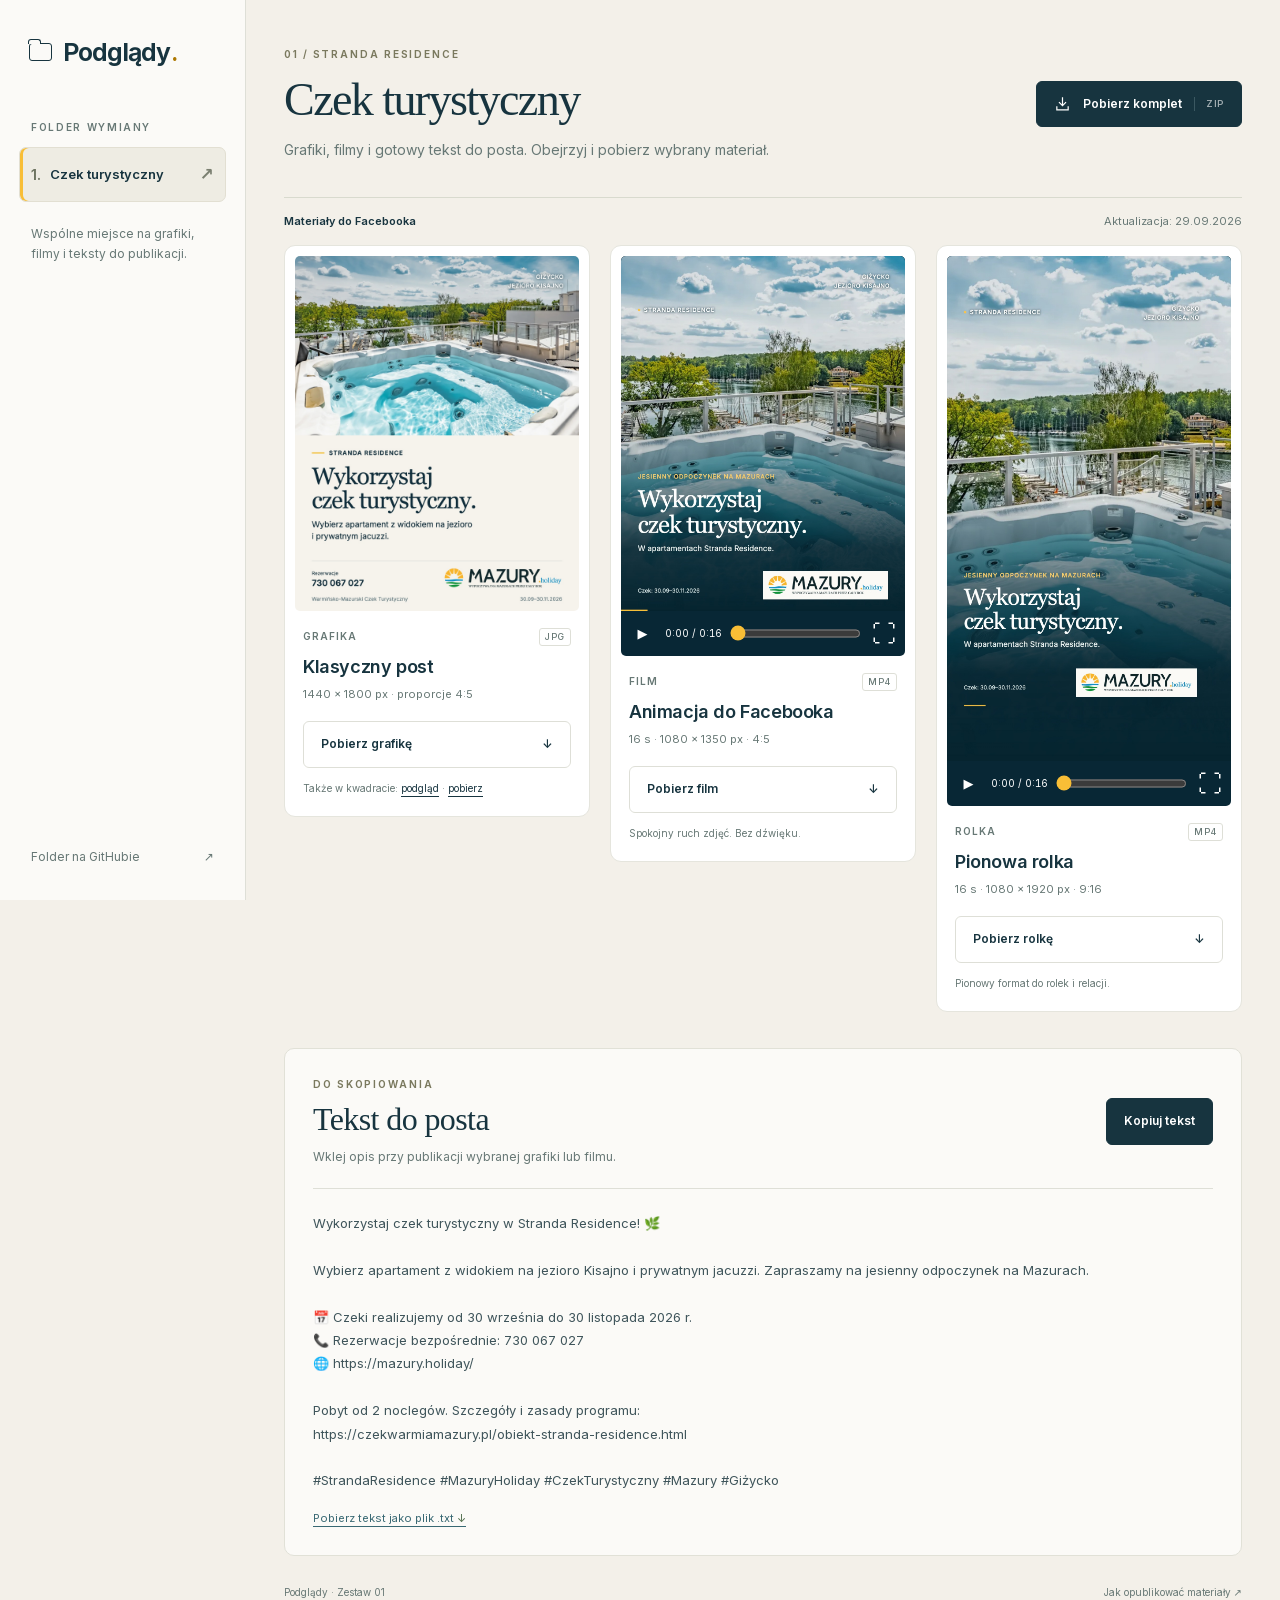
==== index.html @ 9ba95955 "Dodaj podglądy i zestaw 1: Czek turystyczny" ====
<!doctype html>
<html lang="pl">
<head>
  <meta charset="utf-8">
  <meta name="viewport" content="width=device-width, initial-scale=1">
  <meta name="robots" content="noindex, nofollow">
  <meta name="theme-color" content="#f3f0e9">
  <title>Podglądy — Czek turystyczny</title>
  <link rel="icon" href="favicon.svg" type="image/svg+xml">
  <link rel="stylesheet" href="style.css">
</head>
<body>
  <a class="skip" href="#1-czek-turystyczny">Przejdź do materiałów</a>
  <aside class="sidebar">
    <a class="brand" href="./" aria-label="Podglądy — strona główna"><span class="folder-icon" aria-hidden="true"></span>Podglądy<span class="brand-dot">.</span></a>
    <p class="nav-label">Folder wymiany</p>
    <nav aria-label="Zestawy materiałów">
      <a class="nav-item" href="#1-czek-turystyczny" aria-current="page"><span class="nav-number">1.</span><span>Czek turystyczny</span><span class="nav-arrow" aria-hidden="true">↗</span></a>
    </nav>
    <p class="sidebar-note">Wspólne miejsce na grafiki, filmy i teksty do publikacji.</p>
    <a class="repo-link" href="https://github.com/bohunek5/podglady" target="_blank" rel="noopener">Folder na GitHubie <span aria-hidden="true">↗</span></a>
  </aside>

  <main id="1-czek-turystyczny">
    <header class="page-header">
      <div>
        <p class="eyebrow">01 / Stranda Residence</p>
        <h1>Czek turystyczny</h1>
        <p class="lead">Grafiki, filmy i gotowy tekst do posta. Obejrzyj i pobierz wybrany materiał.</p>
      </div>
      <a class="button primary download-all" href="1-czek-turystyczny/CZEK_TURYSTYCZNY.zip" download><svg width="17" height="17" viewBox="0 0 24 24" fill="none" stroke="currentColor" stroke-width="1.7" aria-hidden="true"><path d="M12 3v12m-5-5 5 5 5-5M4 16v5h16v-5"/></svg>Pobierz komplet <span>ZIP</span></a>
    </header>

    <div class="section-bar"><span>Materiały do Facebooka</span><span>Aktualizacja: 29.09.2026</span></div>
    <div class="grid">
      <article class="card">
        <a class="image-link" href="1-czek-turystyczny/01_POST_FACEBOOK.jpg" target="_blank" rel="noopener" aria-label="Otwórz klasyczny post w pełnym rozmiarze"><img src="1-czek-turystyczny/01_POST_FACEBOOK.jpg" alt="Czek turystyczny w Stranda Residence — jacuzzi z widokiem na jezioro i logo w prawym dolnym rogu" width="1440" height="1800" fetchpriority="high"></a>
        <div class="card-body"><p class="asset-type">Grafika <span>JPG</span></p><h2>Klasyczny post</h2><p class="meta">1440 × 1800 px · proporcje 4:5</p><a class="button secondary" href="1-czek-turystyczny/01_POST_FACEBOOK.jpg" download>Pobierz grafikę <span aria-hidden="true">↓</span></a><p class="extra">Także w kwadracie: <a href="1-czek-turystyczny/04_POST_KWADRAT.jpg" target="_blank" rel="noopener">podgląd</a> · <a href="1-czek-turystyczny/04_POST_KWADRAT.jpg" download>pobierz</a></p></div>
      </article>
      <article class="card">
        <video controls playsinline preload="metadata" poster="1-czek-turystyczny/podglad-filmu.jpg" width="1080" height="1350" aria-label="Animacja do Facebooka — 16 sekund"><source src="1-czek-turystyczny/02_FILM_FACEBOOK.mp4" type="video/mp4">Przeglądarka nie odtwarza filmu. Pobierz go poniżej.</video>
        <div class="card-body"><p class="asset-type">Film <span>MP4</span></p><h2>Animacja do Facebooka</h2><p class="meta">16 s · 1080 × 1350 px · 4:5</p><a class="button secondary" href="1-czek-turystyczny/02_FILM_FACEBOOK.mp4" download>Pobierz film <span aria-hidden="true">↓</span></a><p class="extra">Spokojny ruch zdjęć. Bez dźwięku.</p></div>
      </article>
      <article class="card">
        <video controls playsinline preload="metadata" poster="1-czek-turystyczny/podglad-rolki.jpg" width="1080" height="1920" aria-label="Pionowa rolka — 16 sekund"><source src="1-czek-turystyczny/03_ROLKA_PIONOWA.mp4" type="video/mp4">Przeglądarka nie odtwarza filmu. Pobierz go poniżej.</video>
        <div class="card-body"><p class="asset-type">Rolka <span>MP4</span></p><h2>Pionowa rolka</h2><p class="meta">16 s · 1080 × 1920 px · 9:16</p><a class="button secondary" href="1-czek-turystyczny/03_ROLKA_PIONOWA.mp4" download>Pobierz rolkę <span aria-hidden="true">↓</span></a><p class="extra">Pionowy format do rolek i relacji.</p></div>
      </article>
    </div>

    <section class="copy-section" aria-labelledby="copy-title">
      <div class="copy-heading"><div><p class="eyebrow">Do skopiowania</p><h2 id="copy-title">Tekst do posta</h2><p>Wklej opis przy publikacji wybranej grafiki lub filmu.</p></div><button class="button primary" id="copy-button" type="button">Kopiuj tekst</button></div>
      <pre id="post-copy">Wykorzystaj czek turystyczny w Stranda Residence! 🌿

Wybierz apartament z widokiem na jezioro Kisajno i prywatnym jacuzzi. Zapraszamy na jesienny odpoczynek na Mazurach.

📅 Czeki realizujemy od 30 września do 30 listopada 2026 r.
📞 Rezerwacje bezpośrednie: 730 067 027
🌐 https://mazury.holiday/

Pobyt od 2 noclegów. Szczegóły i zasady programu:
https://czekwarmiamazury.pl/obiekt-stranda-residence.html

#StrandaResidence #MazuryHoliday #CzekTurystyczny #Mazury #Giżycko</pre>
      <div class="copy-footer"><a href="1-czek-turystyczny/TEKST_POSTA.txt" download>Pobierz tekst jako plik .txt <span aria-hidden="true">↓</span></a><span id="copy-status" role="status" aria-live="polite"></span></div>
    </section>
    <footer class="page-footer"><span>Podglądy · Zestaw 01</span><a href="1-czek-turystyczny/JAK_OPUBLIKOWAC.txt" target="_blank" rel="noopener">Jak opublikować materiały <span aria-hidden="true">↗</span></a></footer>
  </main>
  <script src="app.js"></script>
</body>
</html>
---- style.css ----
@font-face{font-family:Inter;src:url(fonts/inter-ext.woff2) format('woff2');font-weight:100 900;font-display:swap;unicode-range:U+100-2BA,U+1E00-1EFF}
@font-face{font-family:Inter;src:url(fonts/inter-latin.woff2) format('woff2');font-weight:100 900;font-display:swap}
:root{color-scheme:light;--paper:#f3f0e9;--ink:#17343f;--muted:#677875;--line:#dedfd7;--yellow:#f8be36;--white:#fff;--sidebar:246px}
*{box-sizing:border-box}html{scroll-behavior:smooth;scroll-padding-top:24px}body{margin:0;background:var(--paper);color:var(--ink);font:15px/1.55 Inter,system-ui,sans-serif;-webkit-font-smoothing:antialiased}a{color:inherit;text-underline-offset:4px}button{font:inherit}a,button{-webkit-tap-highlight-color:transparent}a:focus-visible,button:focus-visible,video:focus-visible{outline:3px solid #b37e06;outline-offset:5px;border-radius:4px}.skip{position:fixed;left:16px;top:-100px;background:var(--ink);color:white;padding:12px;z-index:50}.skip:focus{top:12px}
.sidebar{position:fixed;inset:0 auto 0 0;width:var(--sidebar);padding:33px 19px;background:#fbfaf7;border-right:1px solid var(--line);display:flex;flex-direction:column}.brand{display:flex;align-items:center;gap:11px;font-size:25px;font-weight:650;letter-spacing:-1px;text-decoration:none;margin:0 10px 48px}.brand-dot{color:#ad7700;margin-left:-10px}.folder-icon{width:23px;height:18px;border:1.7px solid var(--ink);border-radius:3px;position:relative;display:block}.folder-icon:before{content:'';position:absolute;width:11px;height:4px;top:-5px;left:-1.7px;border:1.7px solid var(--ink);border-bottom:0;border-radius:3px 3px 0 0;background:#fbfaf7}.nav-label{font-size:10px;letter-spacing:1.65px;font-weight:600;text-transform:uppercase;color:var(--muted);margin:0 12px 12px}.nav-item{display:flex;align-items:center;gap:9px;text-decoration:none;padding:13px 11px;font-weight:600;font-size:13px;border-radius:7px;background:#eeece3;border:1px solid #e2dfd2;box-shadow:inset 3px 0 var(--yellow)}.nav-number{font-size:15px;color:#6e7461}.nav-arrow{margin-left:auto;font-size:17px;color:#7b8071}.sidebar-note{font-size:12px;line-height:1.7;color:var(--muted);margin:22px 12px;max-width:170px}.repo-link{margin:auto 12px 0;font-size:12px;color:var(--muted);text-decoration:none;display:flex;justify-content:space-between}.repo-link:hover{text-decoration:underline}
main{margin-left:var(--sidebar);max-width:1760px;padding:47px 38px 24px}.page-header{display:flex;align-items:center;justify-content:space-between;gap:24px;margin-bottom:36px}.eyebrow{font-size:10px;font-weight:650;letter-spacing:1.9px;text-transform:uppercase;margin:0 0 12px;color:#7a795e}h1{font:400 clamp(36px,3.6vw,56px)/1.08 Georgia,serif;letter-spacing:-1.6px;margin:0 0 15px}.lead{font-size:14px;color:var(--muted);max-width:550px;margin:0}.button{display:inline-flex;justify-content:center;align-items:center;gap:12px;font-size:12px;font-weight:600;text-decoration:none;padding:13px 17px;border-radius:6px;cursor:pointer;transition:background .15s,border-color .15s;white-space:nowrap;min-height:44px}.primary{background:var(--ink);border:1px solid var(--ink);color:#fff}.primary:hover{background:#294c57}.download-all{flex-shrink:0}.download-all span{font-size:9px;letter-spacing:.7px;opacity:.6;border-left:1px solid #547079;padding-left:11px}.secondary{border:1px solid var(--line);background:#fff;width:100%;justify-content:space-between}.secondary:hover{background:#f5f3ed;border-color:#bbc5bd}.section-bar{display:flex;justify-content:space-between;gap:20px;padding:15px 0;border-top:1px solid #d8dace;color:var(--muted);font-size:11px}.section-bar>span:first-child{font-weight:600;color:var(--ink)}
.grid{display:grid;grid-template-columns:repeat(3,minmax(0,1fr));gap:20px;align-items:start}.card{min-width:0;background:var(--white);border:1px solid #e5e5dd;border-radius:11px;overflow:hidden;padding:10px}.card img,.card video{display:block;width:100%;height:auto;border-radius:5px;background:#082735}.image-link{display:block}.card-body{padding:17px 8px 9px}.asset-type{display:flex;align-items:center;justify-content:space-between;font-size:10px;letter-spacing:1px;text-transform:uppercase;font-weight:600;color:var(--muted);margin:0 0 9px}.asset-type span{font-size:9px;border:1px solid var(--line);border-radius:3px;padding:1px 5px;font-weight:500}h2{font-size:18px;letter-spacing:-.4px;font-weight:600;line-height:1.3;margin:0 0 8px}.meta{font-size:11px;color:var(--muted);margin:0 0 18px}.extra{font-size:10px;color:var(--muted);line-height:1.7;margin:12px 0 0}.extra a{color:var(--ink)}
.copy-section{margin-top:36px;padding:28px;background:#fbfaf7;border:1px solid #e1e1d7;border-radius:10px}.copy-heading{display:flex;justify-content:space-between;align-items:center;gap:20px}.copy-heading h2{font:400 32px/1.1 Georgia,serif;letter-spacing:-.6px}.copy-heading p:not(.eyebrow){font-size:12px;color:var(--muted);margin:10px 0 0}.copy-heading .eyebrow{margin-bottom:10px}pre{font:13px/1.8 Inter,system-ui,sans-serif;white-space:pre-wrap;overflow-wrap:anywhere;margin:22px 0 17px;border-top:1px solid var(--line);padding-top:23px;color:#3f555b}.copy-footer{display:flex;justify-content:space-between;gap:16px;font-size:11px}.copy-footer a{color:#386873}.copy-footer span{color:#476642}.page-footer{display:flex;justify-content:space-between;gap:16px;margin-top:29px;font-size:10px;color:var(--muted)}.page-footer a{text-decoration:none}.page-footer a:hover{text-decoration:underline}
.player{background:#082735;border-radius:5px;overflow:hidden}.card .player video{border-radius:0;cursor:pointer}.player-controls{height:45px;display:flex;align-items:center;gap:8px;padding:0 7px;color:white}.player-controls button{display:flex;align-items:center;justify-content:center;border:0;background:none;color:white;min-width:29px;min-height:40px;padding:0;font-size:13px;cursor:pointer}.player-time{font:10px/1 Inter,system-ui,sans-serif;white-space:nowrap;font-variant-numeric:tabular-nums}.player-seek{min-width:25px;flex:1;width:100%;height:25px;accent-color:#f8be36;cursor:pointer;margin:0}.player-controls .fullscreen-button{font-size:24px}.player:fullscreen{display:flex;flex-direction:column;align-items:center;justify-content:center;border-radius:0;width:100vw;height:100vh}.player:fullscreen video{height:calc(100vh - 55px);width:100%;object-fit:contain}.player:fullscreen .player-controls{width:100%;max-width:1000px;height:55px;padding:0 20px;gap:16px}.player:fullscreen .player-time{font-size:13px}.player-controls :focus-visible{outline:2px solid #f8be36;outline-offset:1px}
@media(min-width:1800px){main{margin-right:auto;margin-left:max(var(--sidebar),calc((100vw - 1550px)/2));max-width:1550px}}
@media(max-width:1200px){:root{--sidebar:212px}.sidebar{padding-inline:14px}.brand{font-size:23px}.nav-item{font-size:12px;gap:7px}main{padding:36px 24px 24px}.page-header{align-items:flex-start}.download-all{font-size:11px;padding:11px 12px;gap:7px}.grid{gap:13px}.card{padding:8px}.card-body{padding-inline:4px}h2{font-size:16px}.meta{font-size:10px}}
@media(max-width:1000px){.page-header{flex-wrap:wrap;gap:20px}.grid{grid-template-columns:repeat(2,minmax(0,1fr))}.card:last-child{grid-column:2;grid-row:1 / span 2}.copy-section{padding:23px}}
@media(max-width:760px){.sidebar{position:relative;width:auto;padding:21px 20px 18px;border-right:0;border-bottom:1px solid var(--line)}.brand{font-size:24px;margin:0 0 22px}.nav-label{display:none}.nav-item{max-width:290px;font-size:13px;padding:12px}.sidebar-note,.repo-link{display:none}main{margin:0;padding:30px 20px 20px}.page-header{margin-bottom:26px}h1{font-size:42px}.lead{font-size:13px}.section-bar{font-size:10px}.grid{gap:16px}.copy-heading{align-items:flex-start;flex-wrap:wrap}.copy-heading h2{font-size:30px}.copy-footer{flex-direction:column;gap:5px}}
@media(max-width:520px){.grid{grid-template-columns:minmax(0,1fr)}.card:last-child{grid-column:auto;grid-row:auto}.card{padding:11px}.card-body{padding:19px 9px 12px}h2{font-size:20px}.meta{font-size:12px}.asset-type{font-size:11px}.extra{font-size:12px}.button{font-size:13px}.copy-section{padding:22px 18px}.page-footer{font-size:9px}.section-bar{gap:8px}.section-bar>span:last-child{font-size:9px}}
@media(prefers-reduced-motion:reduce){html{scroll-behavior:auto}*{transition:none!important}}
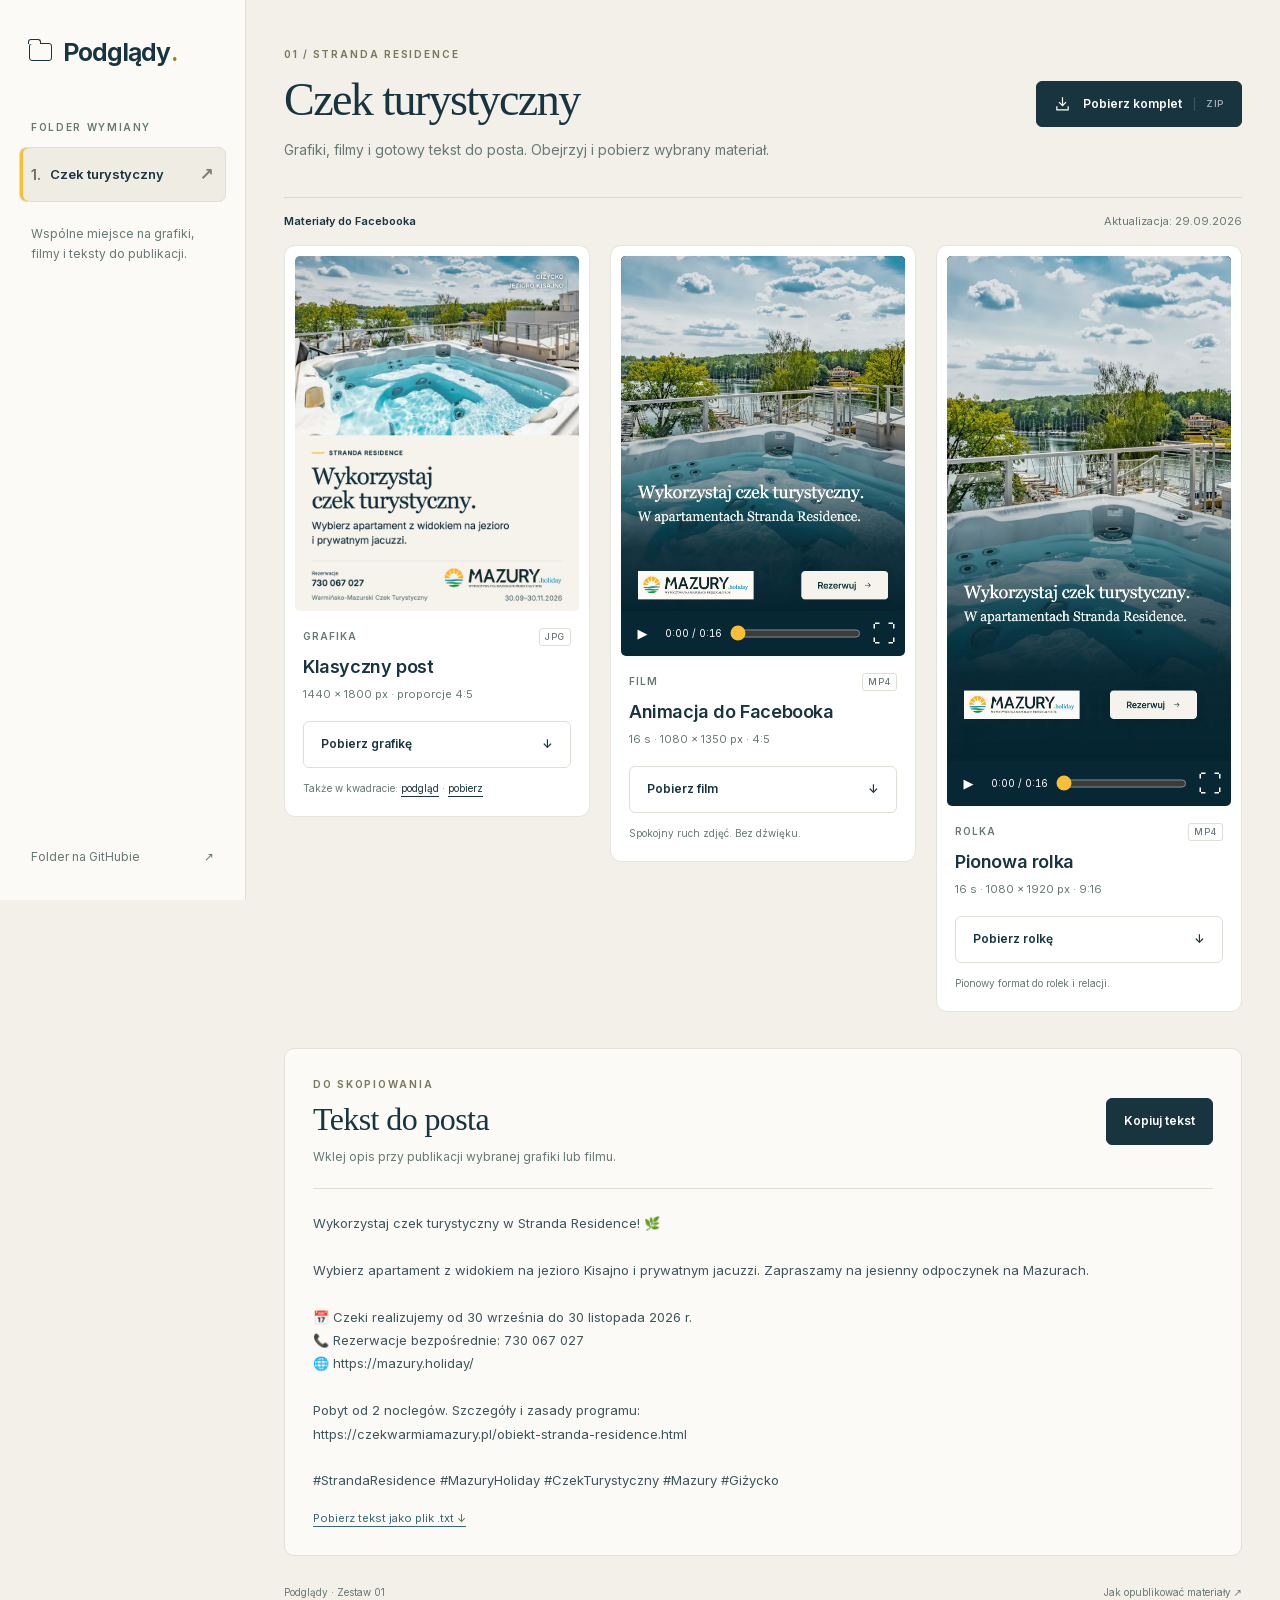
==== commit 54439a2f: "Popraw napisy, logo i przycisk rezerwacji w podglądach" ====
--- a/index.html
+++ b/index.html
@@ -28,22 +28,22 @@
         <h1>Czek turystyczny</h1>
         <p class="lead">Grafiki, filmy i gotowy tekst do posta. Obejrzyj i pobierz wybrany materiał.</p>
       </div>
-      <a class="button primary download-all" href="1-czek-turystyczny/CZEK_TURYSTYCZNY.zip" download><svg width="17" height="17" viewBox="0 0 24 24" fill="none" stroke="currentColor" stroke-width="1.7" aria-hidden="true"><path d="M12 3v12m-5-5 5 5 5-5M4 16v5h16v-5"/></svg>Pobierz komplet <span>ZIP</span></a>
+      <a class="button primary download-all" href="1-czek-turystyczny/CZEK_TURYSTYCZNY.zip?v=20260929145932" download><svg width="17" height="17" viewBox="0 0 24 24" fill="none" stroke="currentColor" stroke-width="1.7" aria-hidden="true"><path d="M12 3v12m-5-5 5 5 5-5M4 16v5h16v-5"/></svg>Pobierz komplet <span>ZIP</span></a>
     </header>
 
     <div class="section-bar"><span>Materiały do Facebooka</span><span>Aktualizacja: 29.09.2026</span></div>
     <div class="grid">
       <article class="card">
-        <a class="image-link" href="1-czek-turystyczny/01_POST_FACEBOOK.jpg" target="_blank" rel="noopener" aria-label="Otwórz klasyczny post w pełnym rozmiarze"><img src="1-czek-turystyczny/01_POST_FACEBOOK.jpg" alt="Czek turystyczny w Stranda Residence — jacuzzi z widokiem na jezioro i logo w prawym dolnym rogu" width="1440" height="1800" fetchpriority="high"></a>
-        <div class="card-body"><p class="asset-type">Grafika <span>JPG</span></p><h2>Klasyczny post</h2><p class="meta">1440 × 1800 px · proporcje 4:5</p><a class="button secondary" href="1-czek-turystyczny/01_POST_FACEBOOK.jpg" download>Pobierz grafikę <span aria-hidden="true">↓</span></a><p class="extra">Także w kwadracie: <a href="1-czek-turystyczny/04_POST_KWADRAT.jpg" target="_blank" rel="noopener">podgląd</a> · <a href="1-czek-turystyczny/04_POST_KWADRAT.jpg" download>pobierz</a></p></div>
+        <a class="image-link" href="1-czek-turystyczny/01_POST_FACEBOOK.jpg?v=20260929145932" target="_blank" rel="noopener" aria-label="Otwórz klasyczny post w pełnym rozmiarze"><img src="1-czek-turystyczny/01_POST_FACEBOOK.jpg?v=20260929145932" alt="Czek turystyczny w Stranda Residence — jacuzzi z widokiem na jezioro i logo w prawym dolnym rogu" width="1440" height="1800" fetchpriority="high"></a>
+        <div class="card-body"><p class="asset-type">Grafika <span>JPG</span></p><h2>Klasyczny post</h2><p class="meta">1440 × 1800 px · proporcje 4:5</p><a class="button secondary" href="1-czek-turystyczny/01_POST_FACEBOOK.jpg?v=20260929145932" download>Pobierz grafikę <span aria-hidden="true">↓</span></a><p class="extra">Także w kwadracie: <a href="1-czek-turystyczny/04_POST_KWADRAT.jpg?v=20260929145932" target="_blank" rel="noopener">podgląd</a> · <a href="1-czek-turystyczny/04_POST_KWADRAT.jpg?v=20260929145932" download>pobierz</a></p></div>
       </article>
       <article class="card">
-        <video controls playsinline preload="metadata" poster="1-czek-turystyczny/podglad-filmu.jpg" width="1080" height="1350" aria-label="Animacja do Facebooka — 16 sekund"><source src="1-czek-turystyczny/02_FILM_FACEBOOK.mp4" type="video/mp4">Przeglądarka nie odtwarza filmu. Pobierz go poniżej.</video>
-        <div class="card-body"><p class="asset-type">Film <span>MP4</span></p><h2>Animacja do Facebooka</h2><p class="meta">16 s · 1080 × 1350 px · 4:5</p><a class="button secondary" href="1-czek-turystyczny/02_FILM_FACEBOOK.mp4" download>Pobierz film <span aria-hidden="true">↓</span></a><p class="extra">Spokojny ruch zdjęć. Bez dźwięku.</p></div>
+        <video controls playsinline preload="metadata" poster="1-czek-turystyczny/podglad-filmu.jpg?v=20260929145932" width="1080" height="1350" aria-label="Animacja do Facebooka — 16 sekund"><source src="1-czek-turystyczny/02_FILM_FACEBOOK.mp4?v=20260929145932" type="video/mp4">Przeglądarka nie odtwarza filmu. Pobierz go poniżej.</video>
+        <div class="card-body"><p class="asset-type">Film <span>MP4</span></p><h2>Animacja do Facebooka</h2><p class="meta">16 s · 1080 × 1350 px · 4:5</p><a class="button secondary" href="1-czek-turystyczny/02_FILM_FACEBOOK.mp4?v=20260929145932" download>Pobierz film <span aria-hidden="true">↓</span></a><p class="extra">Spokojny ruch zdjęć. Bez dźwięku.</p></div>
       </article>
       <article class="card">
-        <video controls playsinline preload="metadata" poster="1-czek-turystyczny/podglad-rolki.jpg" width="1080" height="1920" aria-label="Pionowa rolka — 16 sekund"><source src="1-czek-turystyczny/03_ROLKA_PIONOWA.mp4" type="video/mp4">Przeglądarka nie odtwarza filmu. Pobierz go poniżej.</video>
-        <div class="card-body"><p class="asset-type">Rolka <span>MP4</span></p><h2>Pionowa rolka</h2><p class="meta">16 s · 1080 × 1920 px · 9:16</p><a class="button secondary" href="1-czek-turystyczny/03_ROLKA_PIONOWA.mp4" download>Pobierz rolkę <span aria-hidden="true">↓</span></a><p class="extra">Pionowy format do rolek i relacji.</p></div>
+        <video controls playsinline preload="metadata" poster="1-czek-turystyczny/podglad-rolki.jpg?v=20260929145932" width="1080" height="1920" aria-label="Pionowa rolka — 16 sekund"><source src="1-czek-turystyczny/03_ROLKA_PIONOWA.mp4?v=20260929145932" type="video/mp4">Przeglądarka nie odtwarza filmu. Pobierz go poniżej.</video>
+        <div class="card-body"><p class="asset-type">Rolka <span>MP4</span></p><h2>Pionowa rolka</h2><p class="meta">16 s · 1080 × 1920 px · 9:16</p><a class="button secondary" href="1-czek-turystyczny/03_ROLKA_PIONOWA.mp4?v=20260929145932" download>Pobierz rolkę <span aria-hidden="true">↓</span></a><p class="extra">Pionowy format do rolek i relacji.</p></div>
       </article>
     </div>
 
@@ -61,9 +61,9 @@
 https://czekwarmiamazury.pl/obiekt-stranda-residence.html
 
 #StrandaResidence #MazuryHoliday #CzekTurystyczny #Mazury #Giżycko</pre>
-      <div class="copy-footer"><a href="1-czek-turystyczny/TEKST_POSTA.txt" download>Pobierz tekst jako plik .txt <span aria-hidden="true">↓</span></a><span id="copy-status" role="status" aria-live="polite"></span></div>
+      <div class="copy-footer"><a href="1-czek-turystyczny/TEKST_POSTA.txt?v=20260929145932" download>Pobierz tekst jako plik .txt <span aria-hidden="true">↓</span></a><span id="copy-status" role="status" aria-live="polite"></span></div>
     </section>
-    <footer class="page-footer"><span>Podglądy · Zestaw 01</span><a href="1-czek-turystyczny/JAK_OPUBLIKOWAC.txt" target="_blank" rel="noopener">Jak opublikować materiały <span aria-hidden="true">↗</span></a></footer>
+    <footer class="page-footer"><span>Podglądy · Zestaw 01</span><a href="1-czek-turystyczny/JAK_OPUBLIKOWAC.txt?v=20260929145932" target="_blank" rel="noopener">Jak opublikować materiały <span aria-hidden="true">↗</span></a></footer>
   </main>
   <script src="app.js"></script>
 </body>
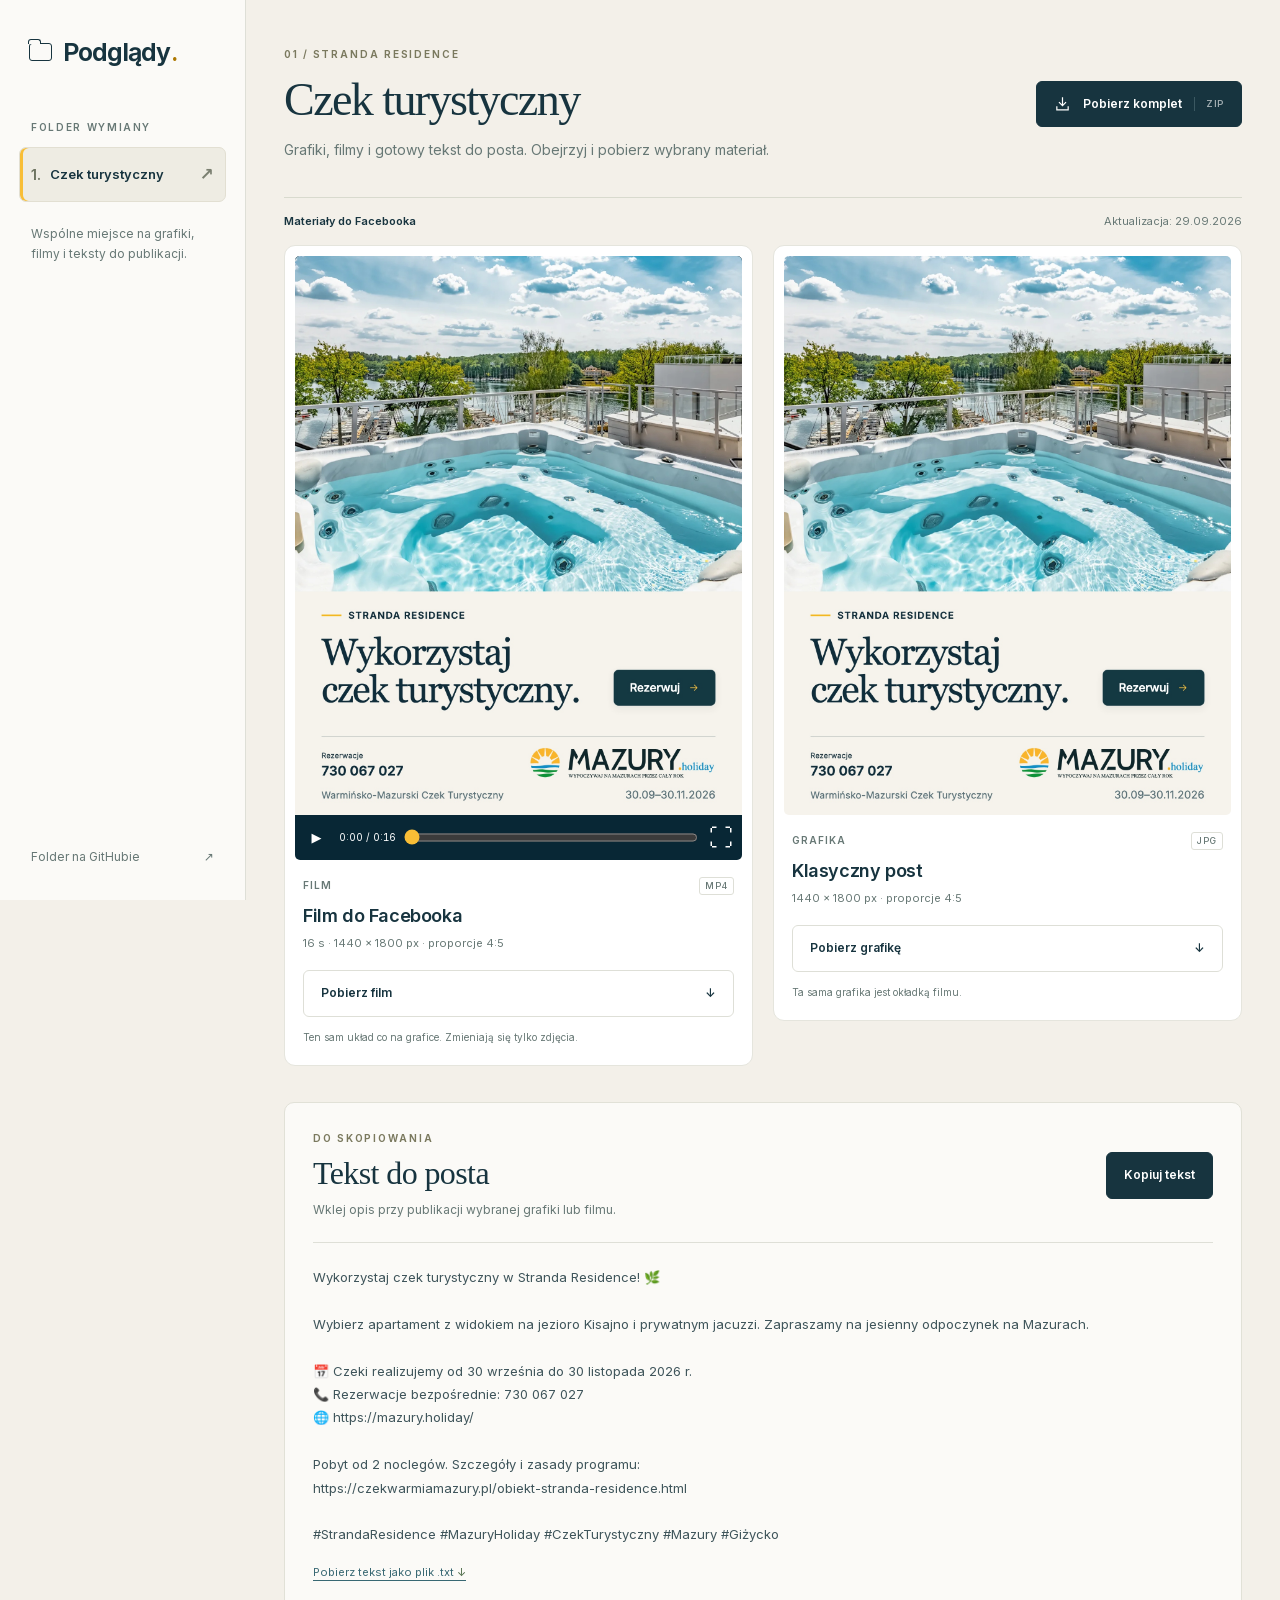
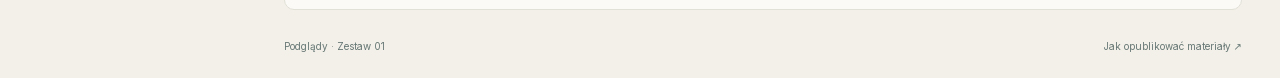
==== commit e7324c72: "Ujednolić grafikę i film 1440x1800 ze stałym układem" ====
--- a/index.html
+++ b/index.html
@@ -7,7 +7,7 @@
   <meta name="theme-color" content="#f3f0e9">
   <title>Podglądy — Czek turystyczny</title>
   <link rel="icon" href="favicon.svg" type="image/svg+xml">
-  <link rel="stylesheet" href="style.css">
+  <link rel="stylesheet" href="style.css?v=20260929151711">
 </head>
 <body>
   <a class="skip" href="#1-czek-turystyczny">Przejdź do materiałów</a>
@@ -28,22 +28,18 @@
         <h1>Czek turystyczny</h1>
         <p class="lead">Grafiki, filmy i gotowy tekst do posta. Obejrzyj i pobierz wybrany materiał.</p>
       </div>
-      <a class="button primary download-all" href="1-czek-turystyczny/CZEK_TURYSTYCZNY.zip?v=20260929145932" download><svg width="17" height="17" viewBox="0 0 24 24" fill="none" stroke="currentColor" stroke-width="1.7" aria-hidden="true"><path d="M12 3v12m-5-5 5 5 5-5M4 16v5h16v-5"/></svg>Pobierz komplet <span>ZIP</span></a>
+      <a class="button primary download-all" href="1-czek-turystyczny/CZEK_TURYSTYCZNY.zip?v=20260929151711" download><svg width="17" height="17" viewBox="0 0 24 24" fill="none" stroke="currentColor" stroke-width="1.7" aria-hidden="true"><path d="M12 3v12m-5-5 5 5 5-5M4 16v5h16v-5"/></svg>Pobierz komplet <span>ZIP</span></a>
     </header>
 
     <div class="section-bar"><span>Materiały do Facebooka</span><span>Aktualizacja: 29.09.2026</span></div>
     <div class="grid">
       <article class="card">
-        <a class="image-link" href="1-czek-turystyczny/01_POST_FACEBOOK.jpg?v=20260929145932" target="_blank" rel="noopener" aria-label="Otwórz klasyczny post w pełnym rozmiarze"><img src="1-czek-turystyczny/01_POST_FACEBOOK.jpg?v=20260929145932" alt="Czek turystyczny w Stranda Residence — jacuzzi z widokiem na jezioro i logo w prawym dolnym rogu" width="1440" height="1800" fetchpriority="high"></a>
-        <div class="card-body"><p class="asset-type">Grafika <span>JPG</span></p><h2>Klasyczny post</h2><p class="meta">1440 × 1800 px · proporcje 4:5</p><a class="button secondary" href="1-czek-turystyczny/01_POST_FACEBOOK.jpg?v=20260929145932" download>Pobierz grafikę <span aria-hidden="true">↓</span></a><p class="extra">Także w kwadracie: <a href="1-czek-turystyczny/04_POST_KWADRAT.jpg?v=20260929145932" target="_blank" rel="noopener">podgląd</a> · <a href="1-czek-turystyczny/04_POST_KWADRAT.jpg?v=20260929145932" download>pobierz</a></p></div>
+        <video controls playsinline preload="metadata" poster="1-czek-turystyczny/podglad-filmu.jpg?v=20260929151711" width="1440" height="1800" aria-label="Film do Facebooka — układ identyczny jak na grafice, 16 sekund"><source src="1-czek-turystyczny/02_FILM_FACEBOOK.mp4?v=20260929151711" type="video/mp4">Przeglądarka nie odtwarza filmu. Pobierz go poniżej.</video>
+        <div class="card-body"><p class="asset-type">Film <span>MP4</span></p><h2>Film do Facebooka</h2><p class="meta">16 s · 1440 × 1800 px · proporcje 4:5</p><a class="button secondary" href="1-czek-turystyczny/02_FILM_FACEBOOK.mp4?v=20260929151711" download>Pobierz film <span aria-hidden="true">↓</span></a><p class="extra">Ten sam układ co na grafice. Zmieniają się tylko zdjęcia.</p></div>
       </article>
       <article class="card">
-        <video controls playsinline preload="metadata" poster="1-czek-turystyczny/podglad-filmu.jpg?v=20260929145932" width="1080" height="1350" aria-label="Animacja do Facebooka — 16 sekund"><source src="1-czek-turystyczny/02_FILM_FACEBOOK.mp4?v=20260929145932" type="video/mp4">Przeglądarka nie odtwarza filmu. Pobierz go poniżej.</video>
-        <div class="card-body"><p class="asset-type">Film <span>MP4</span></p><h2>Animacja do Facebooka</h2><p class="meta">16 s · 1080 × 1350 px · 4:5</p><a class="button secondary" href="1-czek-turystyczny/02_FILM_FACEBOOK.mp4?v=20260929145932" download>Pobierz film <span aria-hidden="true">↓</span></a><p class="extra">Spokojny ruch zdjęć. Bez dźwięku.</p></div>
-      </article>
-      <article class="card">
-        <video controls playsinline preload="metadata" poster="1-czek-turystyczny/podglad-rolki.jpg?v=20260929145932" width="1080" height="1920" aria-label="Pionowa rolka — 16 sekund"><source src="1-czek-turystyczny/03_ROLKA_PIONOWA.mp4?v=20260929145932" type="video/mp4">Przeglądarka nie odtwarza filmu. Pobierz go poniżej.</video>
-        <div class="card-body"><p class="asset-type">Rolka <span>MP4</span></p><h2>Pionowa rolka</h2><p class="meta">16 s · 1080 × 1920 px · 9:16</p><a class="button secondary" href="1-czek-turystyczny/03_ROLKA_PIONOWA.mp4?v=20260929145932" download>Pobierz rolkę <span aria-hidden="true">↓</span></a><p class="extra">Pionowy format do rolek i relacji.</p></div>
+        <a class="image-link" href="1-czek-turystyczny/01_POST_FACEBOOK.jpg?v=20260929151711" target="_blank" rel="noopener" aria-label="Otwórz klasyczny post w pełnym rozmiarze"><img src="1-czek-turystyczny/01_POST_FACEBOOK.jpg?v=20260929151711" alt="Czek turystyczny w Stranda Residence — duże zdjęcie jacuzzi, hasło i przycisk Rezerwuj" width="1440" height="1800" fetchpriority="high"></a>
+        <div class="card-body"><p class="asset-type">Grafika <span>JPG</span></p><h2>Klasyczny post</h2><p class="meta">1440 × 1800 px · proporcje 4:5</p><a class="button secondary" href="1-czek-turystyczny/01_POST_FACEBOOK.jpg?v=20260929151711" download>Pobierz grafikę <span aria-hidden="true">↓</span></a><p class="extra">Ta sama grafika jest okładką filmu.</p></div>
       </article>
     </div>
 
@@ -61,9 +57,9 @@
 https://czekwarmiamazury.pl/obiekt-stranda-residence.html
 
 #StrandaResidence #MazuryHoliday #CzekTurystyczny #Mazury #Giżycko</pre>
-      <div class="copy-footer"><a href="1-czek-turystyczny/TEKST_POSTA.txt?v=20260929145932" download>Pobierz tekst jako plik .txt <span aria-hidden="true">↓</span></a><span id="copy-status" role="status" aria-live="polite"></span></div>
+      <div class="copy-footer"><a href="1-czek-turystyczny/TEKST_POSTA.txt?v=20260929151711" download>Pobierz tekst jako plik .txt <span aria-hidden="true">↓</span></a><span id="copy-status" role="status" aria-live="polite"></span></div>
     </section>
-    <footer class="page-footer"><span>Podglądy · Zestaw 01</span><a href="1-czek-turystyczny/JAK_OPUBLIKOWAC.txt?v=20260929145932" target="_blank" rel="noopener">Jak opublikować materiały <span aria-hidden="true">↗</span></a></footer>
+    <footer class="page-footer"><span>Podglądy · Zestaw 01</span><a href="1-czek-turystyczny/JAK_OPUBLIKOWAC.txt?v=20260929151711" target="_blank" rel="noopener">Jak opublikować materiały <span aria-hidden="true">↗</span></a></footer>
   </main>
   <script src="app.js"></script>
 </body>
--- a/style.css
+++ b/style.css
@@ -4,12 +4,12 @@
 *{box-sizing:border-box}html{scroll-behavior:smooth;scroll-padding-top:24px}body{margin:0;background:var(--paper);color:var(--ink);font:15px/1.55 Inter,system-ui,sans-serif;-webkit-font-smoothing:antialiased}a{color:inherit;text-underline-offset:4px}button{font:inherit}a,button{-webkit-tap-highlight-color:transparent}a:focus-visible,button:focus-visible,video:focus-visible{outline:3px solid #b37e06;outline-offset:5px;border-radius:4px}.skip{position:fixed;left:16px;top:-100px;background:var(--ink);color:white;padding:12px;z-index:50}.skip:focus{top:12px}
 .sidebar{position:fixed;inset:0 auto 0 0;width:var(--sidebar);padding:33px 19px;background:#fbfaf7;border-right:1px solid var(--line);display:flex;flex-direction:column}.brand{display:flex;align-items:center;gap:11px;font-size:25px;font-weight:650;letter-spacing:-1px;text-decoration:none;margin:0 10px 48px}.brand-dot{color:#ad7700;margin-left:-10px}.folder-icon{width:23px;height:18px;border:1.7px solid var(--ink);border-radius:3px;position:relative;display:block}.folder-icon:before{content:'';position:absolute;width:11px;height:4px;top:-5px;left:-1.7px;border:1.7px solid var(--ink);border-bottom:0;border-radius:3px 3px 0 0;background:#fbfaf7}.nav-label{font-size:10px;letter-spacing:1.65px;font-weight:600;text-transform:uppercase;color:var(--muted);margin:0 12px 12px}.nav-item{display:flex;align-items:center;gap:9px;text-decoration:none;padding:13px 11px;font-weight:600;font-size:13px;border-radius:7px;background:#eeece3;border:1px solid #e2dfd2;box-shadow:inset 3px 0 var(--yellow)}.nav-number{font-size:15px;color:#6e7461}.nav-arrow{margin-left:auto;font-size:17px;color:#7b8071}.sidebar-note{font-size:12px;line-height:1.7;color:var(--muted);margin:22px 12px;max-width:170px}.repo-link{margin:auto 12px 0;font-size:12px;color:var(--muted);text-decoration:none;display:flex;justify-content:space-between}.repo-link:hover{text-decoration:underline}
 main{margin-left:var(--sidebar);max-width:1760px;padding:47px 38px 24px}.page-header{display:flex;align-items:center;justify-content:space-between;gap:24px;margin-bottom:36px}.eyebrow{font-size:10px;font-weight:650;letter-spacing:1.9px;text-transform:uppercase;margin:0 0 12px;color:#7a795e}h1{font:400 clamp(36px,3.6vw,56px)/1.08 Georgia,serif;letter-spacing:-1.6px;margin:0 0 15px}.lead{font-size:14px;color:var(--muted);max-width:550px;margin:0}.button{display:inline-flex;justify-content:center;align-items:center;gap:12px;font-size:12px;font-weight:600;text-decoration:none;padding:13px 17px;border-radius:6px;cursor:pointer;transition:background .15s,border-color .15s;white-space:nowrap;min-height:44px}.primary{background:var(--ink);border:1px solid var(--ink);color:#fff}.primary:hover{background:#294c57}.download-all{flex-shrink:0}.download-all span{font-size:9px;letter-spacing:.7px;opacity:.6;border-left:1px solid #547079;padding-left:11px}.secondary{border:1px solid var(--line);background:#fff;width:100%;justify-content:space-between}.secondary:hover{background:#f5f3ed;border-color:#bbc5bd}.section-bar{display:flex;justify-content:space-between;gap:20px;padding:15px 0;border-top:1px solid #d8dace;color:var(--muted);font-size:11px}.section-bar>span:first-child{font-weight:600;color:var(--ink)}
-.grid{display:grid;grid-template-columns:repeat(3,minmax(0,1fr));gap:20px;align-items:start}.card{min-width:0;background:var(--white);border:1px solid #e5e5dd;border-radius:11px;overflow:hidden;padding:10px}.card img,.card video{display:block;width:100%;height:auto;border-radius:5px;background:#082735}.image-link{display:block}.card-body{padding:17px 8px 9px}.asset-type{display:flex;align-items:center;justify-content:space-between;font-size:10px;letter-spacing:1px;text-transform:uppercase;font-weight:600;color:var(--muted);margin:0 0 9px}.asset-type span{font-size:9px;border:1px solid var(--line);border-radius:3px;padding:1px 5px;font-weight:500}h2{font-size:18px;letter-spacing:-.4px;font-weight:600;line-height:1.3;margin:0 0 8px}.meta{font-size:11px;color:var(--muted);margin:0 0 18px}.extra{font-size:10px;color:var(--muted);line-height:1.7;margin:12px 0 0}.extra a{color:var(--ink)}
+.grid{display:grid;grid-template-columns:repeat(2,minmax(0,1fr));gap:20px;align-items:start}.card{min-width:0;background:var(--white);border:1px solid #e5e5dd;border-radius:11px;overflow:hidden;padding:10px}.card img,.card video{display:block;width:100%;height:auto;border-radius:5px;background:#082735}.image-link{display:block}.card-body{padding:17px 8px 9px}.asset-type{display:flex;align-items:center;justify-content:space-between;font-size:10px;letter-spacing:1px;text-transform:uppercase;font-weight:600;color:var(--muted);margin:0 0 9px}.asset-type span{font-size:9px;border:1px solid var(--line);border-radius:3px;padding:1px 5px;font-weight:500}h2{font-size:18px;letter-spacing:-.4px;font-weight:600;line-height:1.3;margin:0 0 8px}.meta{font-size:11px;color:var(--muted);margin:0 0 18px}.extra{font-size:10px;color:var(--muted);line-height:1.7;margin:12px 0 0}.extra a{color:var(--ink)}
 .copy-section{margin-top:36px;padding:28px;background:#fbfaf7;border:1px solid #e1e1d7;border-radius:10px}.copy-heading{display:flex;justify-content:space-between;align-items:center;gap:20px}.copy-heading h2{font:400 32px/1.1 Georgia,serif;letter-spacing:-.6px}.copy-heading p:not(.eyebrow){font-size:12px;color:var(--muted);margin:10px 0 0}.copy-heading .eyebrow{margin-bottom:10px}pre{font:13px/1.8 Inter,system-ui,sans-serif;white-space:pre-wrap;overflow-wrap:anywhere;margin:22px 0 17px;border-top:1px solid var(--line);padding-top:23px;color:#3f555b}.copy-footer{display:flex;justify-content:space-between;gap:16px;font-size:11px}.copy-footer a{color:#386873}.copy-footer span{color:#476642}.page-footer{display:flex;justify-content:space-between;gap:16px;margin-top:29px;font-size:10px;color:var(--muted)}.page-footer a{text-decoration:none}.page-footer a:hover{text-decoration:underline}
 .player{background:#082735;border-radius:5px;overflow:hidden}.card .player video{border-radius:0;cursor:pointer}.player-controls{height:45px;display:flex;align-items:center;gap:8px;padding:0 7px;color:white}.player-controls button{display:flex;align-items:center;justify-content:center;border:0;background:none;color:white;min-width:29px;min-height:40px;padding:0;font-size:13px;cursor:pointer}.player-time{font:10px/1 Inter,system-ui,sans-serif;white-space:nowrap;font-variant-numeric:tabular-nums}.player-seek{min-width:25px;flex:1;width:100%;height:25px;accent-color:#f8be36;cursor:pointer;margin:0}.player-controls .fullscreen-button{font-size:24px}.player:fullscreen{display:flex;flex-direction:column;align-items:center;justify-content:center;border-radius:0;width:100vw;height:100vh}.player:fullscreen video{height:calc(100vh - 55px);width:100%;object-fit:contain}.player:fullscreen .player-controls{width:100%;max-width:1000px;height:55px;padding:0 20px;gap:16px}.player:fullscreen .player-time{font-size:13px}.player-controls :focus-visible{outline:2px solid #f8be36;outline-offset:1px}
 @media(min-width:1800px){main{margin-right:auto;margin-left:max(var(--sidebar),calc((100vw - 1550px)/2));max-width:1550px}}
 @media(max-width:1200px){:root{--sidebar:212px}.sidebar{padding-inline:14px}.brand{font-size:23px}.nav-item{font-size:12px;gap:7px}main{padding:36px 24px 24px}.page-header{align-items:flex-start}.download-all{font-size:11px;padding:11px 12px;gap:7px}.grid{gap:13px}.card{padding:8px}.card-body{padding-inline:4px}h2{font-size:16px}.meta{font-size:10px}}
-@media(max-width:1000px){.page-header{flex-wrap:wrap;gap:20px}.grid{grid-template-columns:repeat(2,minmax(0,1fr))}.card:last-child{grid-column:2;grid-row:1 / span 2}.copy-section{padding:23px}}
+@media(max-width:1000px){.page-header{flex-wrap:wrap;gap:20px}.grid{grid-template-columns:repeat(2,minmax(0,1fr))}.copy-section{padding:23px}}
 @media(max-width:760px){.sidebar{position:relative;width:auto;padding:21px 20px 18px;border-right:0;border-bottom:1px solid var(--line)}.brand{font-size:24px;margin:0 0 22px}.nav-label{display:none}.nav-item{max-width:290px;font-size:13px;padding:12px}.sidebar-note,.repo-link{display:none}main{margin:0;padding:30px 20px 20px}.page-header{margin-bottom:26px}h1{font-size:42px}.lead{font-size:13px}.section-bar{font-size:10px}.grid{gap:16px}.copy-heading{align-items:flex-start;flex-wrap:wrap}.copy-heading h2{font-size:30px}.copy-footer{flex-direction:column;gap:5px}}
 @media(max-width:520px){.grid{grid-template-columns:minmax(0,1fr)}.card:last-child{grid-column:auto;grid-row:auto}.card{padding:11px}.card-body{padding:19px 9px 12px}h2{font-size:20px}.meta{font-size:12px}.asset-type{font-size:11px}.extra{font-size:12px}.button{font-size:13px}.copy-section{padding:22px 18px}.page-footer{font-size:9px}.section-bar{gap:8px}.section-bar>span:last-child{font-size:9px}}
 @media(prefers-reduced-motion:reduce){html{scroll-behavior:auto}*{transition:none!important}}
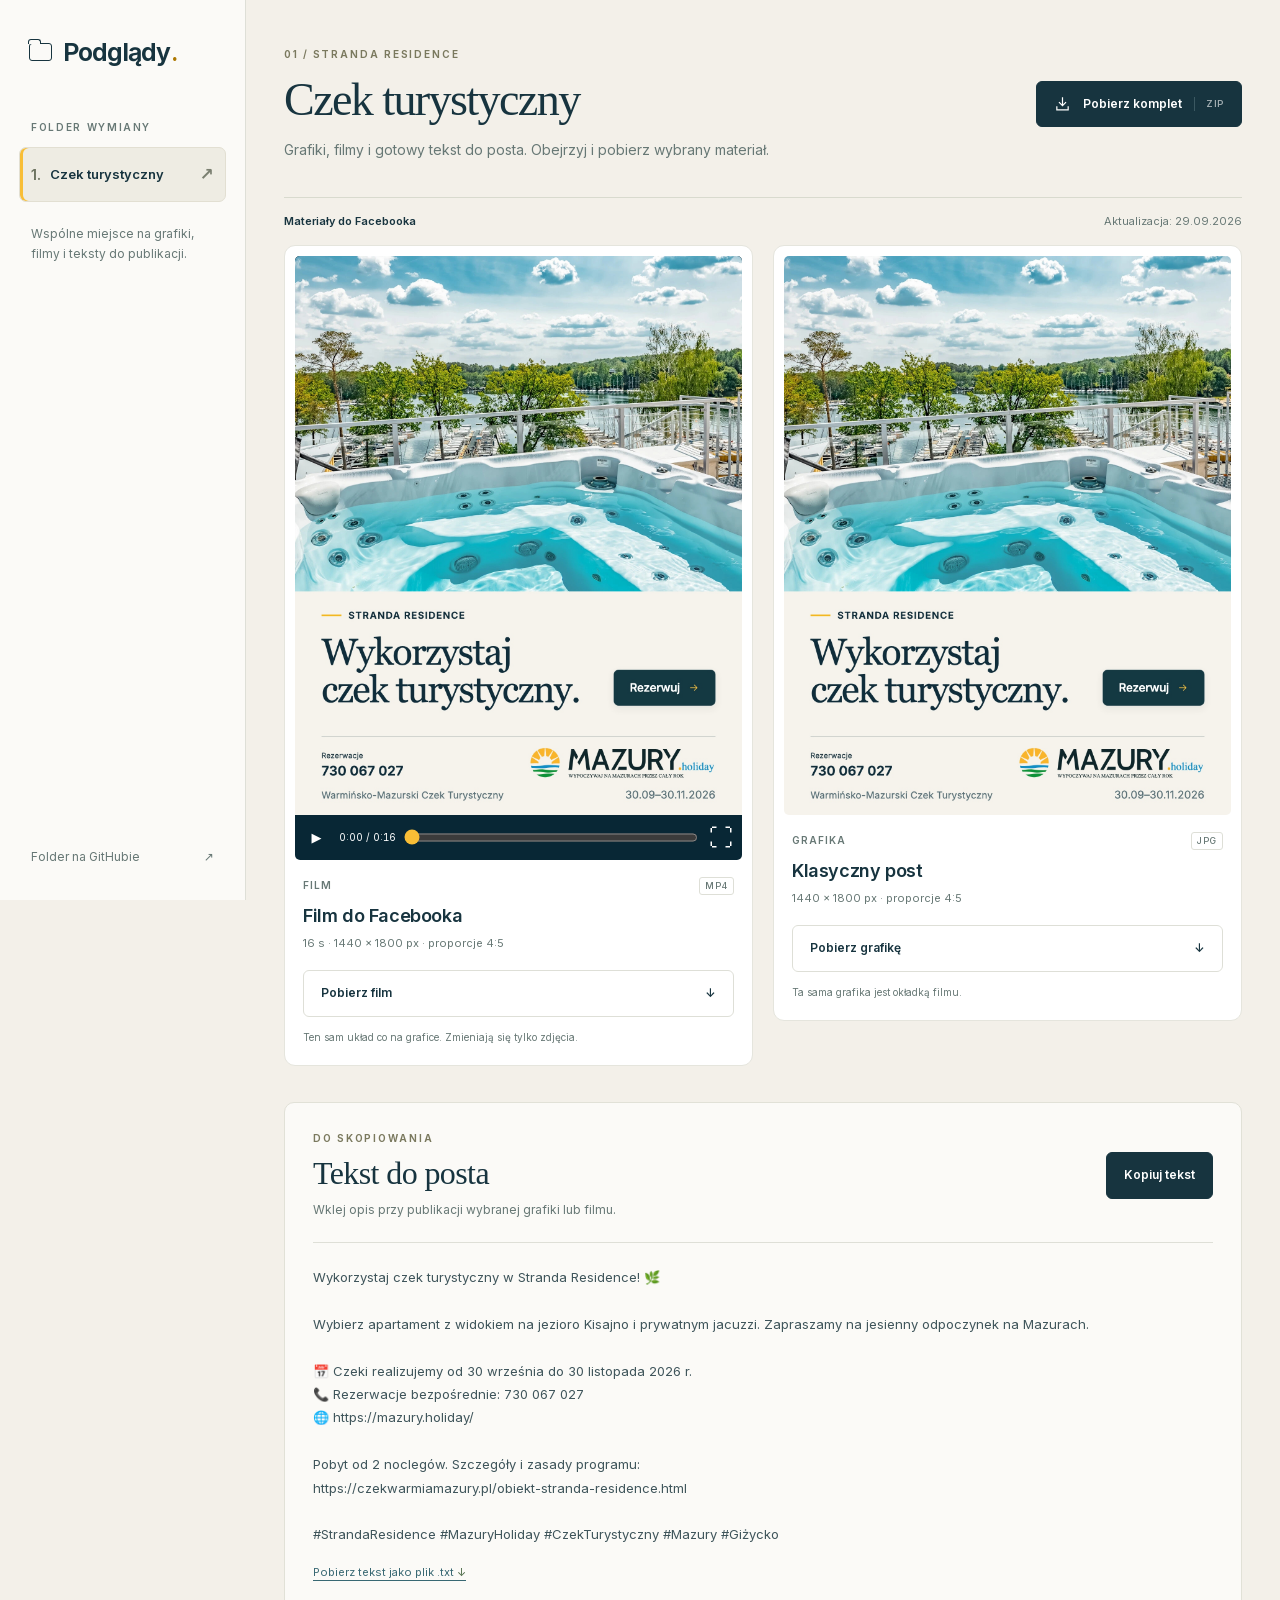
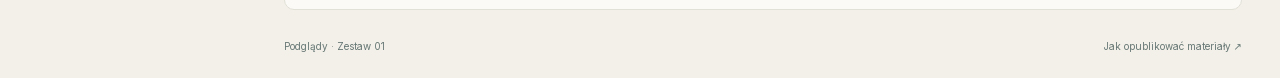
==== commit a398846a: "Zmień kadry jacuzzi na ujęcia bez kominów" ====
--- a/index.html
+++ b/index.html
@@ -7,7 +7,7 @@
   <meta name="theme-color" content="#f3f0e9">
   <title>Podglądy — Czek turystyczny</title>
   <link rel="icon" href="favicon.svg" type="image/svg+xml">
-  <link rel="stylesheet" href="style.css?v=20260929151711">
+  <link rel="stylesheet" href="style.css?v=20260929152632">
 </head>
 <body>
   <a class="skip" href="#1-czek-turystyczny">Przejdź do materiałów</a>
@@ -28,18 +28,18 @@
         <h1>Czek turystyczny</h1>
         <p class="lead">Grafiki, filmy i gotowy tekst do posta. Obejrzyj i pobierz wybrany materiał.</p>
       </div>
-      <a class="button primary download-all" href="1-czek-turystyczny/CZEK_TURYSTYCZNY.zip?v=20260929151711" download><svg width="17" height="17" viewBox="0 0 24 24" fill="none" stroke="currentColor" stroke-width="1.7" aria-hidden="true"><path d="M12 3v12m-5-5 5 5 5-5M4 16v5h16v-5"/></svg>Pobierz komplet <span>ZIP</span></a>
+      <a class="button primary download-all" href="1-czek-turystyczny/CZEK_TURYSTYCZNY.zip?v=20260929152632" download><svg width="17" height="17" viewBox="0 0 24 24" fill="none" stroke="currentColor" stroke-width="1.7" aria-hidden="true"><path d="M12 3v12m-5-5 5 5 5-5M4 16v5h16v-5"/></svg>Pobierz komplet <span>ZIP</span></a>
     </header>
 
     <div class="section-bar"><span>Materiały do Facebooka</span><span>Aktualizacja: 29.09.2026</span></div>
     <div class="grid">
       <article class="card">
-        <video controls playsinline preload="metadata" poster="1-czek-turystyczny/podglad-filmu.jpg?v=20260929151711" width="1440" height="1800" aria-label="Film do Facebooka — układ identyczny jak na grafice, 16 sekund"><source src="1-czek-turystyczny/02_FILM_FACEBOOK.mp4?v=20260929151711" type="video/mp4">Przeglądarka nie odtwarza filmu. Pobierz go poniżej.</video>
-        <div class="card-body"><p class="asset-type">Film <span>MP4</span></p><h2>Film do Facebooka</h2><p class="meta">16 s · 1440 × 1800 px · proporcje 4:5</p><a class="button secondary" href="1-czek-turystyczny/02_FILM_FACEBOOK.mp4?v=20260929151711" download>Pobierz film <span aria-hidden="true">↓</span></a><p class="extra">Ten sam układ co na grafice. Zmieniają się tylko zdjęcia.</p></div>
+        <video controls playsinline preload="metadata" poster="1-czek-turystyczny/podglad-filmu.jpg?v=20260929152632" width="1440" height="1800" aria-label="Film do Facebooka — układ identyczny jak na grafice, 16 sekund"><source src="1-czek-turystyczny/02_FILM_FACEBOOK.mp4?v=20260929152632" type="video/mp4">Przeglądarka nie odtwarza filmu. Pobierz go poniżej.</video>
+        <div class="card-body"><p class="asset-type">Film <span>MP4</span></p><h2>Film do Facebooka</h2><p class="meta">16 s · 1440 × 1800 px · proporcje 4:5</p><a class="button secondary" href="1-czek-turystyczny/02_FILM_FACEBOOK.mp4?v=20260929152632" download>Pobierz film <span aria-hidden="true">↓</span></a><p class="extra">Ten sam układ co na grafice. Zmieniają się tylko zdjęcia.</p></div>
       </article>
       <article class="card">
-        <a class="image-link" href="1-czek-turystyczny/01_POST_FACEBOOK.jpg?v=20260929151711" target="_blank" rel="noopener" aria-label="Otwórz klasyczny post w pełnym rozmiarze"><img src="1-czek-turystyczny/01_POST_FACEBOOK.jpg?v=20260929151711" alt="Czek turystyczny w Stranda Residence — duże zdjęcie jacuzzi, hasło i przycisk Rezerwuj" width="1440" height="1800" fetchpriority="high"></a>
-        <div class="card-body"><p class="asset-type">Grafika <span>JPG</span></p><h2>Klasyczny post</h2><p class="meta">1440 × 1800 px · proporcje 4:5</p><a class="button secondary" href="1-czek-turystyczny/01_POST_FACEBOOK.jpg?v=20260929151711" download>Pobierz grafikę <span aria-hidden="true">↓</span></a><p class="extra">Ta sama grafika jest okładką filmu.</p></div>
+        <a class="image-link" href="1-czek-turystyczny/01_POST_FACEBOOK.jpg?v=20260929152632" target="_blank" rel="noopener" aria-label="Otwórz klasyczny post w pełnym rozmiarze"><img src="1-czek-turystyczny/01_POST_FACEBOOK.jpg?v=20260929152632" alt="Czek turystyczny w Stranda Residence — duże zdjęcie jacuzzi, hasło i przycisk Rezerwuj" width="1440" height="1800" fetchpriority="high"></a>
+        <div class="card-body"><p class="asset-type">Grafika <span>JPG</span></p><h2>Klasyczny post</h2><p class="meta">1440 × 1800 px · proporcje 4:5</p><a class="button secondary" href="1-czek-turystyczny/01_POST_FACEBOOK.jpg?v=20260929152632" download>Pobierz grafikę <span aria-hidden="true">↓</span></a><p class="extra">Ta sama grafika jest okładką filmu.</p></div>
       </article>
     </div>
 
@@ -57,9 +57,9 @@
 https://czekwarmiamazury.pl/obiekt-stranda-residence.html
 
 #StrandaResidence #MazuryHoliday #CzekTurystyczny #Mazury #Giżycko</pre>
-      <div class="copy-footer"><a href="1-czek-turystyczny/TEKST_POSTA.txt?v=20260929151711" download>Pobierz tekst jako plik .txt <span aria-hidden="true">↓</span></a><span id="copy-status" role="status" aria-live="polite"></span></div>
+      <div class="copy-footer"><a href="1-czek-turystyczny/TEKST_POSTA.txt?v=20260929152632" download>Pobierz tekst jako plik .txt <span aria-hidden="true">↓</span></a><span id="copy-status" role="status" aria-live="polite"></span></div>
     </section>
-    <footer class="page-footer"><span>Podglądy · Zestaw 01</span><a href="1-czek-turystyczny/JAK_OPUBLIKOWAC.txt?v=20260929151711" target="_blank" rel="noopener">Jak opublikować materiały <span aria-hidden="true">↗</span></a></footer>
+    <footer class="page-footer"><span>Podglądy · Zestaw 01</span><a href="1-czek-turystyczny/JAK_OPUBLIKOWAC.txt?v=20260929152632" target="_blank" rel="noopener">Jak opublikować materiały <span aria-hidden="true">↗</span></a></footer>
   </main>
   <script src="app.js"></script>
 </body>
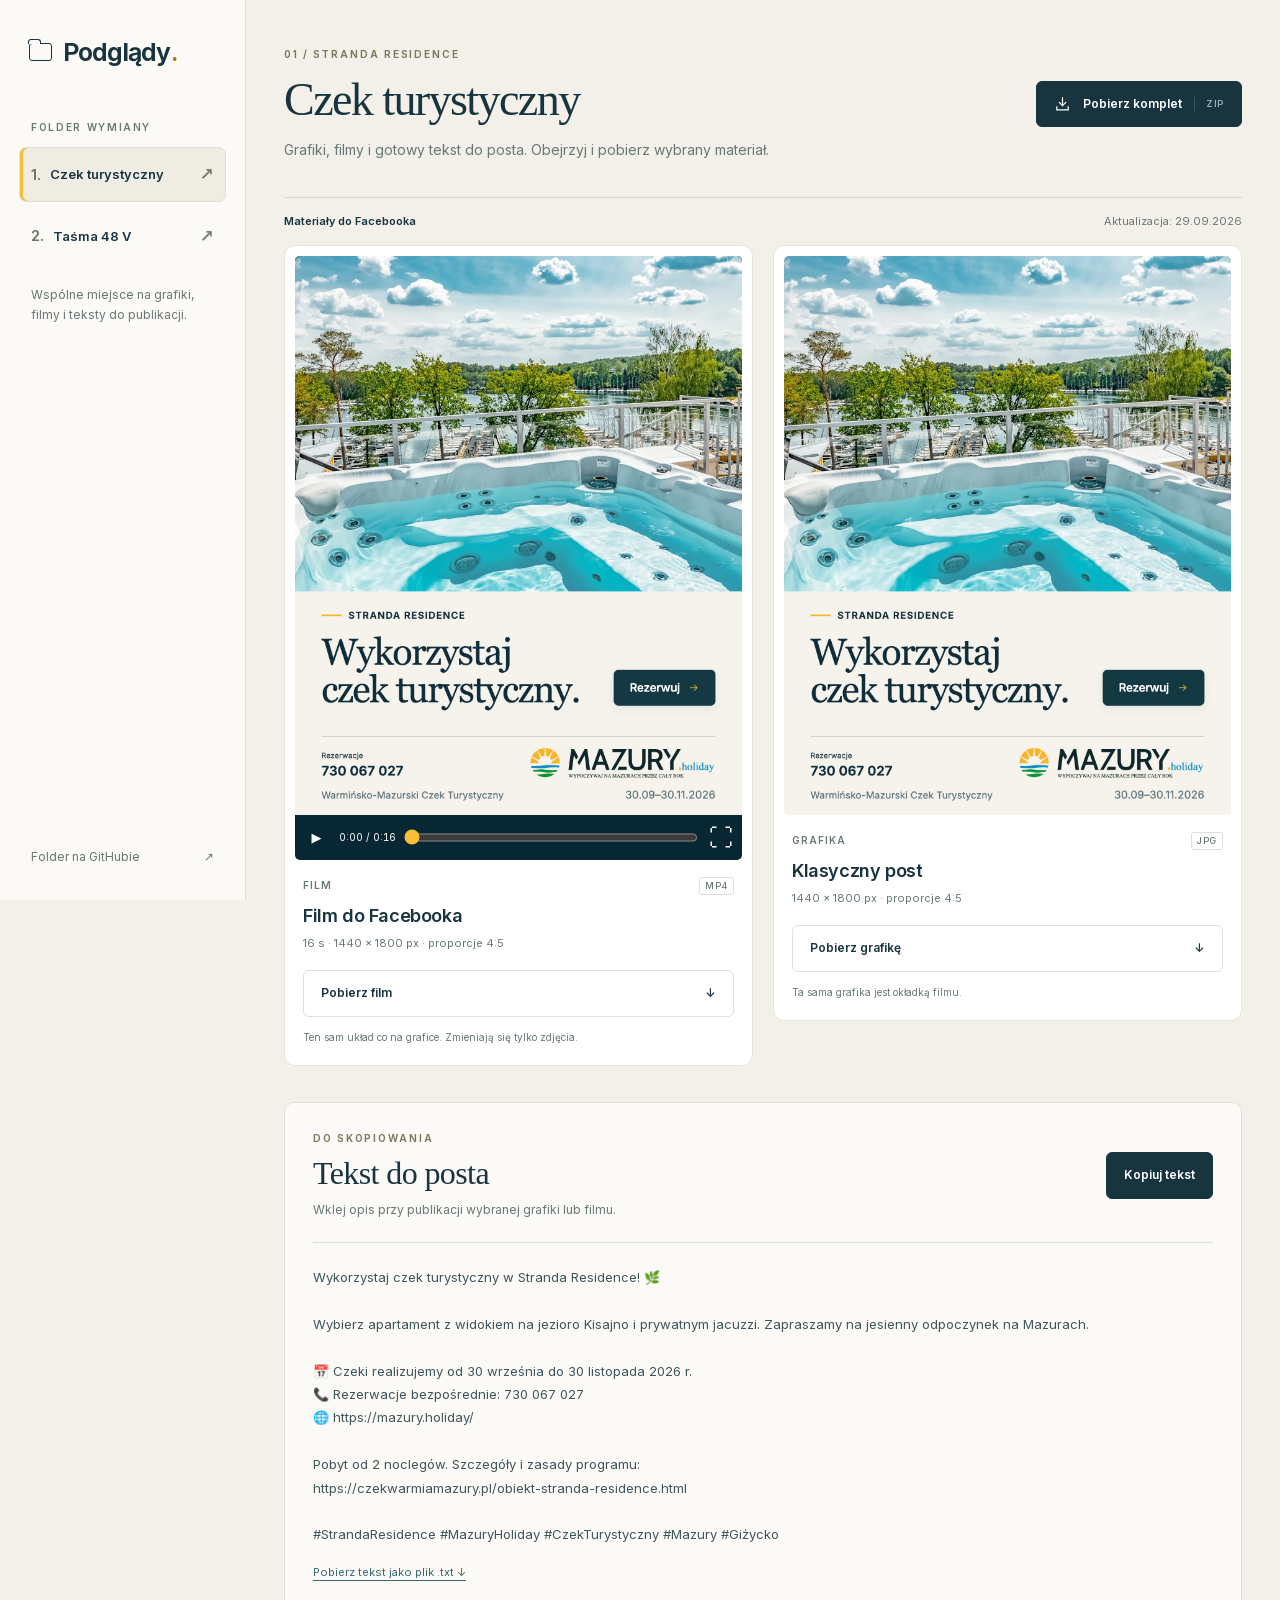
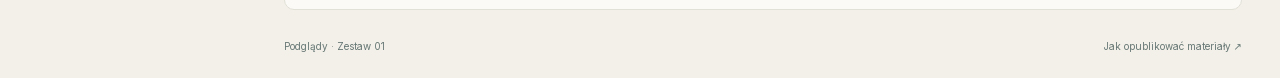
==== commit ebef5451: "Ustaw trzy ujęcia jacuzzi i dodaj cztery warianty taśmy 48 V" ====
--- a/index.html
+++ b/index.html
@@ -7,7 +7,7 @@
   <meta name="theme-color" content="#f3f0e9">
   <title>Podglądy — Czek turystyczny</title>
   <link rel="icon" href="favicon.svg" type="image/svg+xml">
-  <link rel="stylesheet" href="style.css?v=20260929152632">
+  <link rel="stylesheet" href="style.css?v=20260929153703">
 </head>
 <body>
   <a class="skip" href="#1-czek-turystyczny">Przejdź do materiałów</a>
@@ -16,6 +16,7 @@
     <p class="nav-label">Folder wymiany</p>
     <nav aria-label="Zestawy materiałów">
       <a class="nav-item" href="#1-czek-turystyczny" aria-current="page"><span class="nav-number">1.</span><span>Czek turystyczny</span><span class="nav-arrow" aria-hidden="true">↗</span></a>
+      <a class="nav-item" href="tasma-48v.html"><span class="nav-number">2.</span><span>Taśma 48 V</span><span class="nav-arrow" aria-hidden="true">↗</span></a>
     </nav>
     <p class="sidebar-note">Wspólne miejsce na grafiki, filmy i teksty do publikacji.</p>
     <a class="repo-link" href="https://github.com/bohunek5/podglady" target="_blank" rel="noopener">Folder na GitHubie <span aria-hidden="true">↗</span></a>
@@ -28,18 +29,18 @@
         <h1>Czek turystyczny</h1>
         <p class="lead">Grafiki, filmy i gotowy tekst do posta. Obejrzyj i pobierz wybrany materiał.</p>
       </div>
-      <a class="button primary download-all" href="1-czek-turystyczny/CZEK_TURYSTYCZNY.zip?v=20260929152632" download><svg width="17" height="17" viewBox="0 0 24 24" fill="none" stroke="currentColor" stroke-width="1.7" aria-hidden="true"><path d="M12 3v12m-5-5 5 5 5-5M4 16v5h16v-5"/></svg>Pobierz komplet <span>ZIP</span></a>
+      <a class="button primary download-all" href="1-czek-turystyczny/CZEK_TURYSTYCZNY.zip?v=20260929153703" download><svg width="17" height="17" viewBox="0 0 24 24" fill="none" stroke="currentColor" stroke-width="1.7" aria-hidden="true"><path d="M12 3v12m-5-5 5 5 5-5M4 16v5h16v-5"/></svg>Pobierz komplet <span>ZIP</span></a>
     </header>
 
     <div class="section-bar"><span>Materiały do Facebooka</span><span>Aktualizacja: 29.09.2026</span></div>
     <div class="grid">
       <article class="card">
-        <video controls playsinline preload="metadata" poster="1-czek-turystyczny/podglad-filmu.jpg?v=20260929152632" width="1440" height="1800" aria-label="Film do Facebooka — układ identyczny jak na grafice, 16 sekund"><source src="1-czek-turystyczny/02_FILM_FACEBOOK.mp4?v=20260929152632" type="video/mp4">Przeglądarka nie odtwarza filmu. Pobierz go poniżej.</video>
-        <div class="card-body"><p class="asset-type">Film <span>MP4</span></p><h2>Film do Facebooka</h2><p class="meta">16 s · 1440 × 1800 px · proporcje 4:5</p><a class="button secondary" href="1-czek-turystyczny/02_FILM_FACEBOOK.mp4?v=20260929152632" download>Pobierz film <span aria-hidden="true">↓</span></a><p class="extra">Ten sam układ co na grafice. Zmieniają się tylko zdjęcia.</p></div>
+        <video controls playsinline preload="metadata" poster="1-czek-turystyczny/podglad-filmu.jpg?v=20260929153703" width="1440" height="1800" aria-label="Film do Facebooka — układ identyczny jak na grafice, 16 sekund"><source src="1-czek-turystyczny/02_FILM_FACEBOOK.mp4?v=20260929153703" type="video/mp4">Przeglądarka nie odtwarza filmu. Pobierz go poniżej.</video>
+        <div class="card-body"><p class="asset-type">Film <span>MP4</span></p><h2>Film do Facebooka</h2><p class="meta">16 s · 1440 × 1800 px · proporcje 4:5</p><a class="button secondary" href="1-czek-turystyczny/02_FILM_FACEBOOK.mp4?v=20260929153703" download>Pobierz film <span aria-hidden="true">↓</span></a><p class="extra">Ten sam układ co na grafice. Zmieniają się tylko zdjęcia.</p></div>
       </article>
       <article class="card">
-        <a class="image-link" href="1-czek-turystyczny/01_POST_FACEBOOK.jpg?v=20260929152632" target="_blank" rel="noopener" aria-label="Otwórz klasyczny post w pełnym rozmiarze"><img src="1-czek-turystyczny/01_POST_FACEBOOK.jpg?v=20260929152632" alt="Czek turystyczny w Stranda Residence — duże zdjęcie jacuzzi, hasło i przycisk Rezerwuj" width="1440" height="1800" fetchpriority="high"></a>
-        <div class="card-body"><p class="asset-type">Grafika <span>JPG</span></p><h2>Klasyczny post</h2><p class="meta">1440 × 1800 px · proporcje 4:5</p><a class="button secondary" href="1-czek-turystyczny/01_POST_FACEBOOK.jpg?v=20260929152632" download>Pobierz grafikę <span aria-hidden="true">↓</span></a><p class="extra">Ta sama grafika jest okładką filmu.</p></div>
+        <a class="image-link" href="1-czek-turystyczny/01_POST_FACEBOOK.jpg?v=20260929153703" target="_blank" rel="noopener" aria-label="Otwórz klasyczny post w pełnym rozmiarze"><img src="1-czek-turystyczny/01_POST_FACEBOOK.jpg?v=20260929153703" alt="Czek turystyczny w Stranda Residence — duże zdjęcie jacuzzi, hasło i przycisk Rezerwuj" width="1440" height="1800" fetchpriority="high"></a>
+        <div class="card-body"><p class="asset-type">Grafika <span>JPG</span></p><h2>Klasyczny post</h2><p class="meta">1440 × 1800 px · proporcje 4:5</p><a class="button secondary" href="1-czek-turystyczny/01_POST_FACEBOOK.jpg?v=20260929153703" download>Pobierz grafikę <span aria-hidden="true">↓</span></a><p class="extra">Ta sama grafika jest okładką filmu.</p></div>
       </article>
     </div>
 
@@ -57,9 +58,9 @@
 https://czekwarmiamazury.pl/obiekt-stranda-residence.html
 
 #StrandaResidence #MazuryHoliday #CzekTurystyczny #Mazury #Giżycko</pre>
-      <div class="copy-footer"><a href="1-czek-turystyczny/TEKST_POSTA.txt?v=20260929152632" download>Pobierz tekst jako plik .txt <span aria-hidden="true">↓</span></a><span id="copy-status" role="status" aria-live="polite"></span></div>
+      <div class="copy-footer"><a href="1-czek-turystyczny/TEKST_POSTA.txt?v=20260929153703" download>Pobierz tekst jako plik .txt <span aria-hidden="true">↓</span></a><span id="copy-status" role="status" aria-live="polite"></span></div>
     </section>
-    <footer class="page-footer"><span>Podglądy · Zestaw 01</span><a href="1-czek-turystyczny/JAK_OPUBLIKOWAC.txt?v=20260929152632" target="_blank" rel="noopener">Jak opublikować materiały <span aria-hidden="true">↗</span></a></footer>
+    <footer class="page-footer"><span>Podglądy · Zestaw 01</span><a href="1-czek-turystyczny/JAK_OPUBLIKOWAC.txt?v=20260929153703" target="_blank" rel="noopener">Jak opublikować materiały <span aria-hidden="true">↗</span></a></footer>
   </main>
   <script src="app.js"></script>
 </body>
--- a/style.css
+++ b/style.css
@@ -13,3 +13,6 @@
 @media(max-width:760px){.sidebar{position:relative;width:auto;padding:21px 20px 18px;border-right:0;border-bottom:1px solid var(--line)}.brand{font-size:24px;margin:0 0 22px}.nav-label{display:none}.nav-item{max-width:290px;font-size:13px;padding:12px}.sidebar-note,.repo-link{display:none}main{margin:0;padding:30px 20px 20px}.page-header{margin-bottom:26px}h1{font-size:42px}.lead{font-size:13px}.section-bar{font-size:10px}.grid{gap:16px}.copy-heading{align-items:flex-start;flex-wrap:wrap}.copy-heading h2{font-size:30px}.copy-footer{flex-direction:column;gap:5px}}
 @media(max-width:520px){.grid{grid-template-columns:minmax(0,1fr)}.card:last-child{grid-column:auto;grid-row:auto}.card{padding:11px}.card-body{padding:19px 9px 12px}h2{font-size:20px}.meta{font-size:12px}.asset-type{font-size:11px}.extra{font-size:12px}.button{font-size:13px}.copy-section{padding:22px 18px}.page-footer{font-size:9px}.section-bar{gap:8px}.section-bar>span:last-child{font-size:9px}}
 @media(prefers-reduced-motion:reduce){html{scroll-behavior:auto}*{transition:none!important}}
+
+nav{display:grid;gap:7px}.nav-item{background:transparent;border-color:transparent;box-shadow:none}.nav-item:hover{background:#f3f0e9}.nav-item[aria-current="page"]{background:#eeece3;border-color:#e2dfd2;box-shadow:inset 3px 0 var(--yellow)}
+.variants-grid{display:grid;gap:26px;max-width:1440px}.variant-heading{display:flex;justify-content:space-between;align-items:center;gap:20px;padding:14px 12px 18px}.variant-heading .asset-type{margin-bottom:7px}.variant-heading h2{margin:0}.variant-heading .button{width:auto}.variant-caption{margin:0;padding:14px 12px 6px;color:var(--muted);font-size:12px}.variant-card img{background:#eee9e1}@media(max-width:520px){.variant-heading{padding:8px 2px 16px;gap:10px}.variant-heading h2{font-size:16px}.variant-heading .button{padding:9px 11px;font-size:11px}.variant-caption{padding:12px 2px 2px}}
